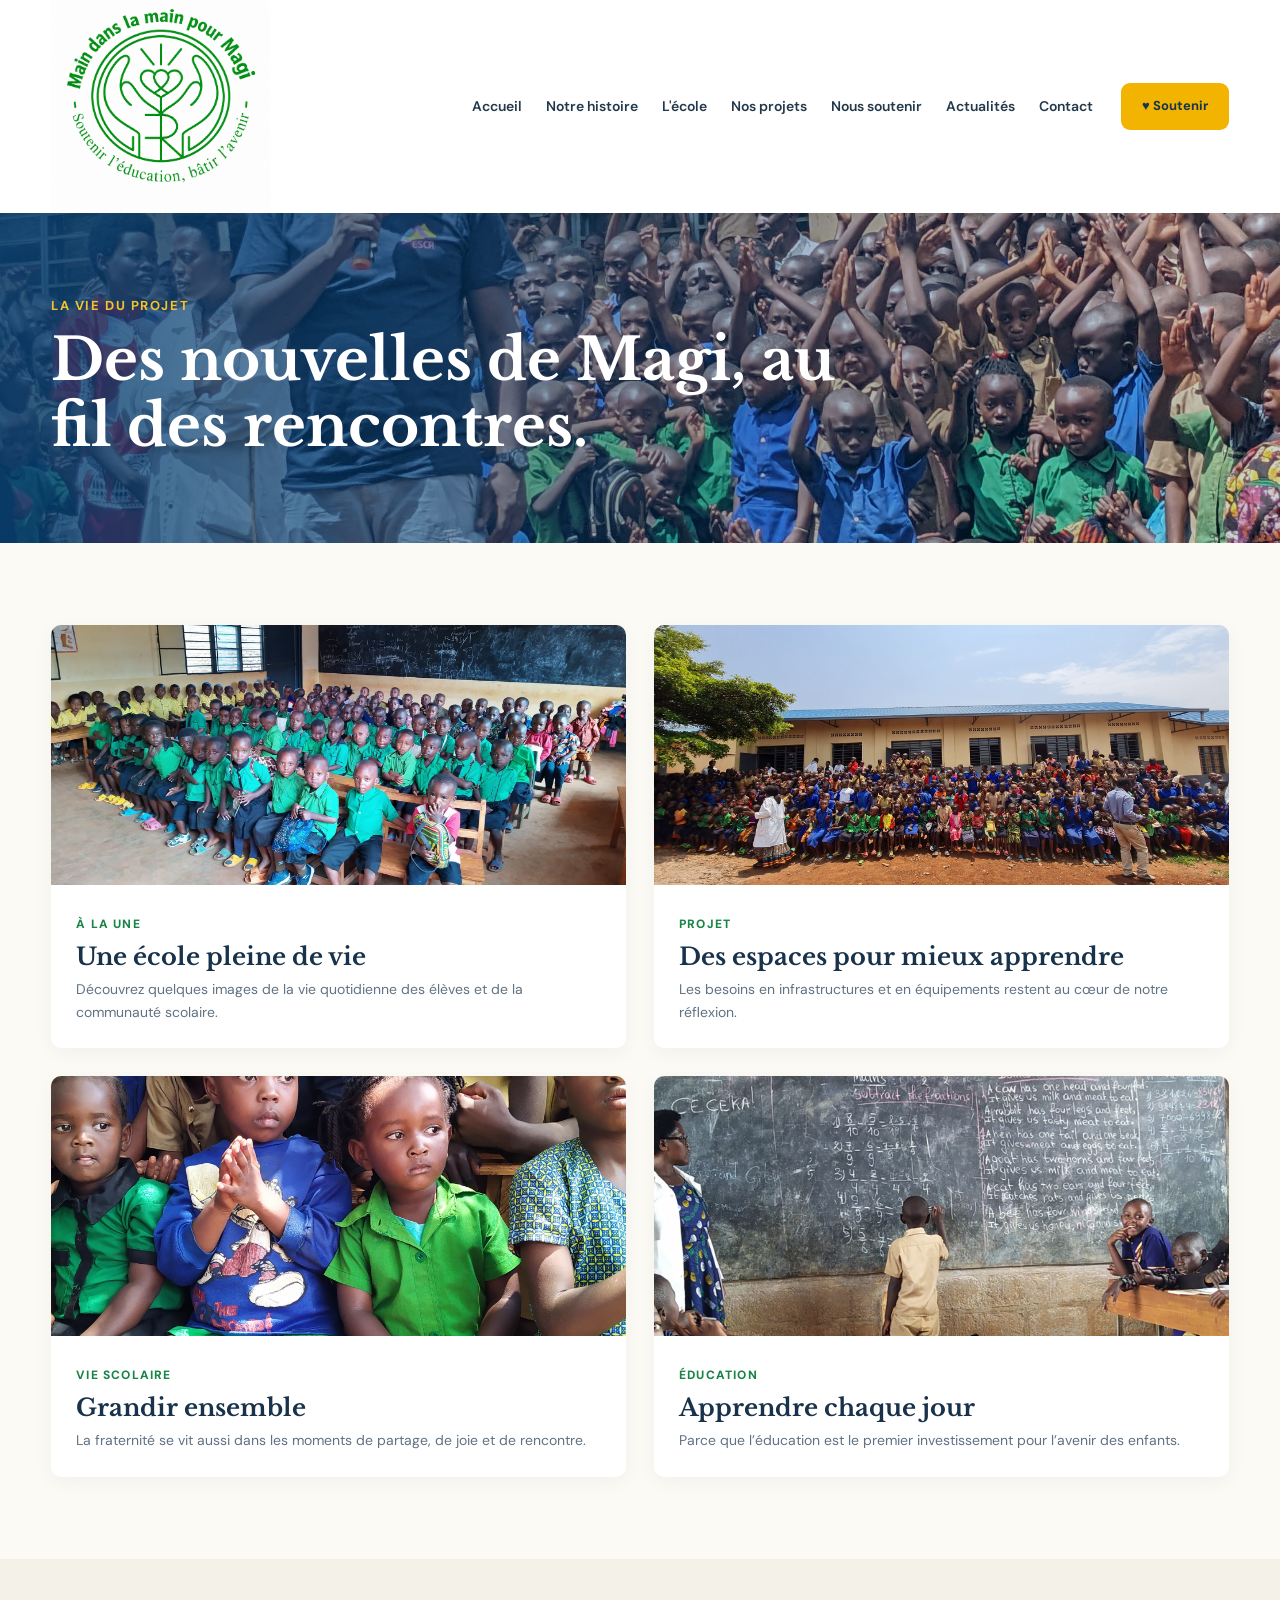
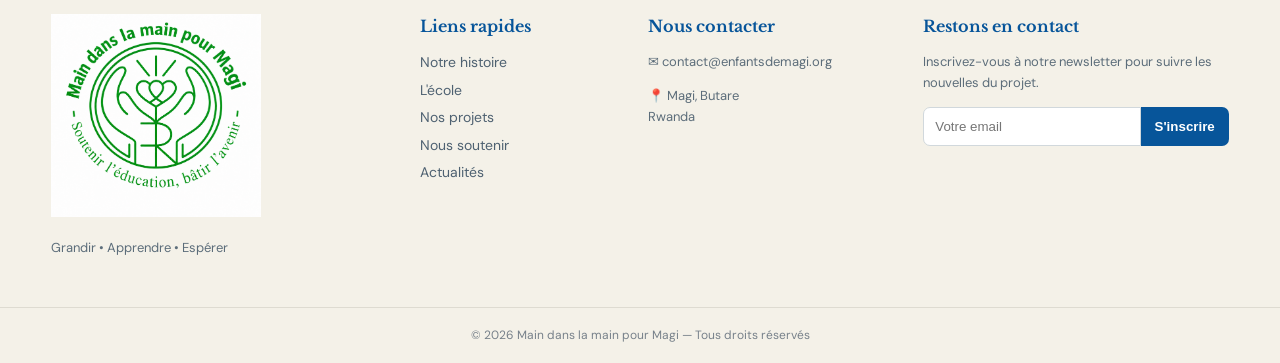
==== actualites.html @ e61f7bb4 "commit after buying the domain name and creating the project structure" ====
<!doctype html><html lang="fr"><head><meta charset="utf-8"><meta name="viewport" content="width=device-width, initial-scale=1"><meta name="description" content="Actualités — Main dans la main pour Magi"><title>Actualités — Main dans la main pour Magi</title><link rel="stylesheet" href="style.css"><link rel="stylesheet" href="pages.css"></head><body><header class="site-header"><div class="container nav-wrap">
<a class="brand" href="index.html"><img src="images/logo-magi.png" alt="Logo Main dans la main pour Magi"></a>
<button class="menu-toggle" aria-label="Ouvrir le menu" aria-expanded="false">☰</button>
<nav class="nav" aria-label="Navigation principale">
<a href="index.html">Accueil</a><a href="notre-histoire.html">Notre histoire</a><a href="lecole.html">L'école</a><a href="nos-projets.html">Nos projets</a><a href="nous-soutenir.html">Nous soutenir</a><a href="actualites.html">Actualités</a><a href="contact.html">Contact</a>
</nav><a class="btn btn-gold nav-donate" href="nous-soutenir.html">♥ Soutenir</a></div></header><main>
<section class="page-hero"><img src="images/activity.jpg" alt=""><div class="page-hero-overlay"></div><div class="container page-hero-content"><p class="section-kicker light">La vie du projet</p><h1>Des nouvelles de Magi, au fil des rencontres.</h1></div></section><section class="section"><div class="container"><div class="news-grid"><article class="news-card"><img src="images/hero.jpg" alt="Élèves réunis"><div class="news-body"><span class="news-meta">À la une</span><h2>Une école pleine de vie</h2><p>Découvrez quelques images de la vie quotidienne des élèves et de la communauté scolaire.</p></div></article><article class="news-card"><img src="images/building.jpg" alt="Bâtiments scolaires"><div class="news-body"><span class="news-meta">Projet</span><h2>Des espaces pour mieux apprendre</h2><p>Les besoins en infrastructures et en équipements restent au cœur de notre réflexion.</p></div></article><article class="news-card"><img src="images/children.jpg" alt="Enfants de l’école"><div class="news-body"><span class="news-meta">Vie scolaire</span><h2>Grandir ensemble</h2><p>La fraternité se vit aussi dans les moments de partage, de joie et de rencontre.</p></div></article><article class="news-card"><img src="images/blackboard.jpg" alt="Enseignement en classe"><div class="news-body"><span class="news-meta">Éducation</span><h2>Apprendre chaque jour</h2><p>Parce que l’éducation est le premier investissement pour l’avenir des enfants.</p></div></article></div></div></section></main><footer class="footer"><div class="container footer-grid">
<div><img class="footer-logo" src="images/logo-magi.png" alt="Main dans la main pour Magi"><p>Grandir • Apprendre • Espérer</p></div>
<div><h4>Liens rapides</h4><a href="notre-histoire.html">Notre histoire</a><a href="lecole.html">L'école</a><a href="nos-projets.html">Nos projets</a><a href="nous-soutenir.html">Nous soutenir</a><a href="actualites.html">Actualités</a></div>
<div><h4>Nous contacter</h4><p>✉ contact@enfantsdemagi.org</p><p>📍 Magi, Butare<br>Rwanda</p></div>
<div><h4>Restons en contact</h4><p>Inscrivez-vous à notre newsletter pour suivre les nouvelles du projet.</p><form onsubmit="return false"><input type="email" placeholder="Votre email" aria-label="Votre email"><button class="btn btn-blue">S'inscrire</button></form></div>
</div><div class="copyright">© 2026 Main dans la main pour Magi — Tous droits réservés</div></footer>
<script>const toggle=document.querySelector('.menu-toggle'),nav=document.querySelector('.nav');toggle.addEventListener('click',()=>{const open=nav.classList.toggle('open');toggle.setAttribute('aria-expanded',open)});document.querySelectorAll('.nav a').forEach(a=>a.addEventListener('click',()=>nav.classList.remove('open')));</script></body></html>
---- style.css ----
@import url('https://fonts.googleapis.com/css2?family=DM+Sans:wght@400;500;600;700&family=Libre+Baskerville:wght@400;700&display=swap');

:root{
  --blue:#07559a; --blue-dark:#063d72; --green:#198447; --gold:#f2b400;
  --cream:#fbfaf5; --text:#18324b; --muted:#667788; --white:#fff;
}
*{box-sizing:border-box} html{scroll-behavior:smooth} body{margin:0;color:var(--text);background:var(--cream);font-family:"DM Sans",Arial,sans-serif;line-height:1.6}
.container{width:min(1180px,92%);margin:auto}
.site-header{position:sticky;top:0;z-index:50;background:#fff;box-shadow:0 2px 14px #00000012}
.nav-wrap{min-height:92px;display:flex;align-items:center;gap:28px}.brand{display:block;margin-right:auto}.brand img{width:220px;display:block}
.nav{display:flex;align-items:center;gap:24px}.nav a{color:#23384b;text-decoration:none;font-size:14px;font-weight:600}.nav a:hover,.nav a.active{color:var(--blue)}
.menu-toggle{display:none;border:0;background:none;font-size:28px}
.btn{display:inline-flex;align-items:center;justify-content:center;gap:9px;border:0;border-radius:9px;padding:13px 21px;text-decoration:none;font-weight:700;cursor:pointer;transition:.2s transform,.2s filter}.btn:hover{transform:translateY(-2px);filter:brightness(.97)}
.btn-gold{background:var(--gold);color:#17354d}.btn-blue{background:var(--blue);color:white}.btn-green{background:var(--green);color:white}.nav-donate{white-space:nowrap;font-size:13px}

.hero{min-height:610px;position:relative;overflow:hidden}.hero-photo{position:absolute;inset:0;background-image:url("images/hero.jpg");background-size:cover;background-position:center 36%;transform:scale(1.01)}.hero-overlay{position:absolute;inset:0;background:linear-gradient(90deg,#053e6db0 0%,#063e6d8c 38%,#062d4d25 62%,#062d4d65 100%)}.hero-content{position:relative;min-height:610px;display:flex;align-items:center}.hero-copy{margin-left:auto;width:min(590px,52%);color:#fff}.eyebrow,.section-kicker{font-size:13px;letter-spacing:.12em;text-transform:uppercase;font-weight:700;margin:0 0 10px}.hero h1{font:700 clamp(36px,4.3vw,58px)/1.15 "Libre Baskerville",serif;margin:0}.hero h1 span{color:#ffd13a}.hero p:not(.eyebrow){font-size:17px;max-width:570px}.gold-line{width:180px;height:3px;background:var(--gold);margin:20px 0 25px}.gold-line.small{width:62px;height:3px;margin:13px 0 22px}

.section{padding:82px 0}.intro-grid{display:grid;grid-template-columns:1.05fr 1.4fr;gap:70px;align-items:center}.section-kicker{color:var(--blue)}.section h2{font:700 clamp(30px,3vw,43px)/1.2 "Libre Baskerville",serif;margin:0}.section h2 span{color:var(--green)}.intro p{font-size:16px;color:#516375}.text-link{color:var(--blue);font-weight:700;text-decoration:none}.values{display:grid;grid-template-columns:repeat(3,1fr);gap:0}.value{text-align:center;padding:10px 26px;border-left:1px solid #dfe5e8}.value:first-child{border-left:0}.icon,.card-icon{width:58px;height:58px;border-radius:50%;display:grid;place-items:center;margin:0 auto 15px;font-size:30px;background:#eef5fb;color:var(--blue)}.icon.green,.card-icon.green{background:#edf7ef;color:var(--green)}.icon.gold,.card-icon.gold{background:#fff7dc;color:#d39a00}.value h3{font:700 20px "Libre Baskerville",serif;color:var(--blue);margin:0 0 8px}.value:nth-child(2) h3{color:var(--green)}.value:nth-child(3) h3{color:#c69200}.value p{font-size:14px!important}

.impact{padding:0;display:grid;grid-template-columns:38% 62%;background:#fff}.impact-photo{min-height:470px}.impact-photo img{width:100%;height:100%;object-fit:cover}.impact-content{padding:65px clamp(30px,6vw,80px)}.stats{display:grid;grid-template-columns:repeat(4,1fr);gap:20px;margin:35px 0}.stats div{display:flex;flex-direction:column}.stats strong{font:700 38px "Libre Baskerville",serif;color:var(--blue)}.stats div:nth-child(2) strong{color:var(--green)}.stats span{font-size:13px;color:#596c7d}

.support-band{padding:65px 0;background:linear-gradient(115deg,#063e70,#075ca2);color:#fff}.support-band .container{display:grid;grid-template-columns:25% 75%;gap:30px}.support-intro h2{font:700 31px/1.25 "Libre Baskerville",serif;margin:0}.light{color:#f5c32a}.support-intro p:last-child{font-size:14px;opacity:.9}.support-cards{display:grid;grid-template-columns:repeat(3,1fr);gap:18px}.support-card{background:#fff;color:var(--text);border-radius:9px;padding:27px;text-align:center;box-shadow:0 8px 25px #001b3a33}.card-icon{margin-bottom:10px}.support-card h3{font:700 20px "Libre Baskerville",serif;margin:5px}.support-card p{font-size:13px;color:#637586;min-height:48px}.support-card .btn{font-size:13px;padding:10px 15px}

.news{background:#fff}.section-head{display:flex;align-items:end;justify-content:space-between;margin-bottom:30px}.news-grid{display:grid;grid-template-columns:repeat(3,1fr);gap:25px}.news-card{position:relative;background:var(--cream);border-radius:8px;overflow:hidden}.news-card img{width:100%;height:190px;object-fit:cover;display:block}.date{position:absolute;top:165px;left:15px;background:var(--gold);padding:7px 10px;border-radius:5px;font-size:11px;font-weight:800}.news-body{padding:22px 20px}.news-body h3{font:700 20px "Libre Baskerville",serif;color:var(--blue);margin:0 0 8px}.news-body p{margin:0;color:#607283;font-size:14px}

.contact-cta{background:#083f70;color:white;padding:55px 0}.contact-grid{display:flex;align-items:center;justify-content:space-between;gap:30px}.contact-cta h2{font:700 31px/1.25 "Libre Baskerville",serif;margin:0}

.footer{background:#f4f1e8;padding:55px 0 18px}.footer-grid{display:grid;grid-template-columns:1.4fr .8fr 1fr 1.3fr;gap:40px}.footer-logo{width:210px}.footer h4{margin:0 0 12px;color:var(--blue);font-family:"Libre Baskerville",serif}.footer a{display:block;color:#4e6171;text-decoration:none;font-size:14px;margin:5px 0}.footer p{font-size:13px;color:#5c6d7a}.footer form{display:flex}.footer input{min-width:0;flex:1;padding:11px;border:1px solid #d1d8dc;border-radius:7px 0 0 7px}.footer form .btn{border-radius:0 7px 7px 0;padding:10px 14px}.copyright{text-align:center;border-top:1px solid #dedbd1;margin-top:35px;padding-top:18px;color:#77818a;font-size:12px}

@media(max-width:1050px){.nav{gap:14px}.nav a{font-size:12px}.nav-donate{display:none}}
@media(max-width:800px){
  .nav-wrap{min-height:76px}.brand img{width:185px}.menu-toggle{display:block}.nav{display:none;position:absolute;top:76px;left:0;right:0;background:#fff;padding:15px 4%;flex-direction:column;align-items:flex-start;box-shadow:0 8px 15px #00000012}.nav.open{display:flex}.nav a{font-size:15px}
  .hero,.hero-content{min-height:670px}.hero-photo{background-position:36% center}.hero-overlay{background:linear-gradient(90deg,#063e70dd,#063e70a6 70%,#063e7040)}.hero-copy{width:100%;margin:0}.hero h1{font-size:40px}
  .intro-grid,.impact,.support-band .container{grid-template-columns:1fr}.intro-grid{gap:35px}.values{margin-top:10px}.value{padding:10px 12px}.impact-photo{min-height:300px}.impact-content{padding:55px 6%}.stats{grid-template-columns:repeat(2,1fr)}
  .support-cards,.news-grid{grid-template-columns:1fr}.support-intro{margin-bottom:20px}.section-head{align-items:flex-start;gap:15px;flex-direction:column}.contact-grid{flex-direction:column;align-items:flex-start}.footer-grid{grid-template-columns:1fr 1fr}
}
@media(max-width:500px){.values{grid-template-columns:1fr;gap:25px}.value{border-left:0;border-top:1px solid #dfe5e8;padding-top:25px}.value:first-child{border-top:0}.footer-grid{grid-template-columns:1fr}.hero h1{font-size:34px}.hero p:not(.eyebrow){font-size:15px}.stats strong{font-size:31px}}
---- pages.css ----
.page-hero{position:relative;min-height:330px;overflow:hidden}.page-hero img{position:absolute;inset:0;width:100%;height:100%;object-fit:cover;object-position:center}.page-hero-overlay{position:absolute;inset:0;background:linear-gradient(90deg,#053e70d9,#053e706b,#053e7033)}.page-hero-content{position:relative;min-height:330px;display:flex;flex-direction:column;justify-content:center;color:#fff}.page-hero h1{font:700 clamp(36px,5vw,58px)/1.15 "Libre Baskerville",serif;max-width:850px;margin:0}.narrow{max-width:900px}.lead{font-size:20px;line-height:1.75;color:#4d6274}.section h2{margin-top:32px}.quote{margin:35px 0;padding:28px 30px;border-left:4px solid var(--gold);background:#fff;font:700 23px/1.5 "Libre Baskerville",serif;color:var(--blue)}.image-split{display:grid;grid-template-columns:1fr 1fr;align-items:stretch;background:#fff}.image-split img{width:100%;height:430px;object-fit:cover}.image-split>div{padding:70px 8%;align-self:center}.two-col{display:grid;grid-template-columns:1fr 1fr;gap:60px;align-items:center}.rounded-photo{width:100%;border-radius:10px;max-height:500px;object-fit:cover}.check-list{padding-left:0;list-style:none}.check-list li{padding:12px 0 12px 30px;border-bottom:1px solid #e2e7ea;position:relative}.check-list li:before{content:"✓";position:absolute;left:0;color:var(--green);font-weight:800}.gallery-strip{display:grid;grid-template-columns:repeat(3,1fr);height:310px}.gallery-strip img{width:100%;height:100%;object-fit:cover}.center{text-align:center;max-width:850px;margin:0 auto 45px}.project-grid{display:grid;grid-template-columns:repeat(2,1fr);gap:24px}.project-grid article{background:#fff;border-radius:10px;padding:35px;box-shadow:0 5px 20px #0000000b}.project-grid article>span{color:var(--gold);font:700 30px "Libre Baskerville",serif}.project-grid h2{font-size:23px;margin:12px 0}.soft{background:#f1f7f3}.support-options{display:grid;grid-template-columns:repeat(3,1fr);gap:22px;margin:45px 0}.support-options article{background:#fff;border-radius:10px;padding:30px;text-align:center;box-shadow:0 5px 20px #0000000b}.big-icon{width:65px;height:65px;border-radius:50%;display:grid;place-items:center;margin:0 auto 15px;background:#eef5fb;color:var(--blue);font-size:31px}.big-icon.green{background:#edf7ef;color:var(--green)}.big-icon.gold{background:#fff7dc;color:#d39a00}.support-options h2{font-size:21px;margin:5px 0}.support-options p{color:#607283;min-height:70px}.notice{padding:22px 25px;border-radius:8px;background:#fff7dc;color:#66551e}.news-grid{display:grid;grid-template-columns:repeat(2,1fr);gap:28px}.news-card{background:#fff;border-radius:10px;overflow:hidden;box-shadow:0 5px 20px #0000000b}.news-card img{width:100%;height:260px;object-fit:cover}.news-body{padding:25px}.news-body h2{font-size:24px;margin:7px 0}.news-body p{color:#607283}.news-meta{font-size:12px;letter-spacing:.1em;text-transform:uppercase;color:var(--green);font-weight:800}.contact-page{display:grid;grid-template-columns:1fr 1fr;gap:70px}.contact-form{background:#fff;padding:35px;border-radius:10px;box-shadow:0 5px 20px #0000000b}.contact-form label{display:block;font-weight:700;margin-bottom:17px}.contact-form input,.contact-form textarea{display:block;width:100%;margin-top:7px;border:1px solid #d3dbe0;border-radius:6px;padding:12px;font:inherit}.contact-form textarea{resize:vertical}.form-note{font-size:12px;color:#71808b;margin-bottom:0}
@media(max-width:800px){.page-hero,.page-hero-content{min-height:280px}.image-split,.two-col,.project-grid,.support-options,.news-grid,.contact-page{grid-template-columns:1fr}.image-split img{height:300px}.gallery-strip{height:auto;grid-template-columns:1fr}.gallery-strip img{height:240px}.support-options{gap:15px}.contact-page{gap:35px}.lead{font-size:17px}.page-hero h1{font-size:38px}}
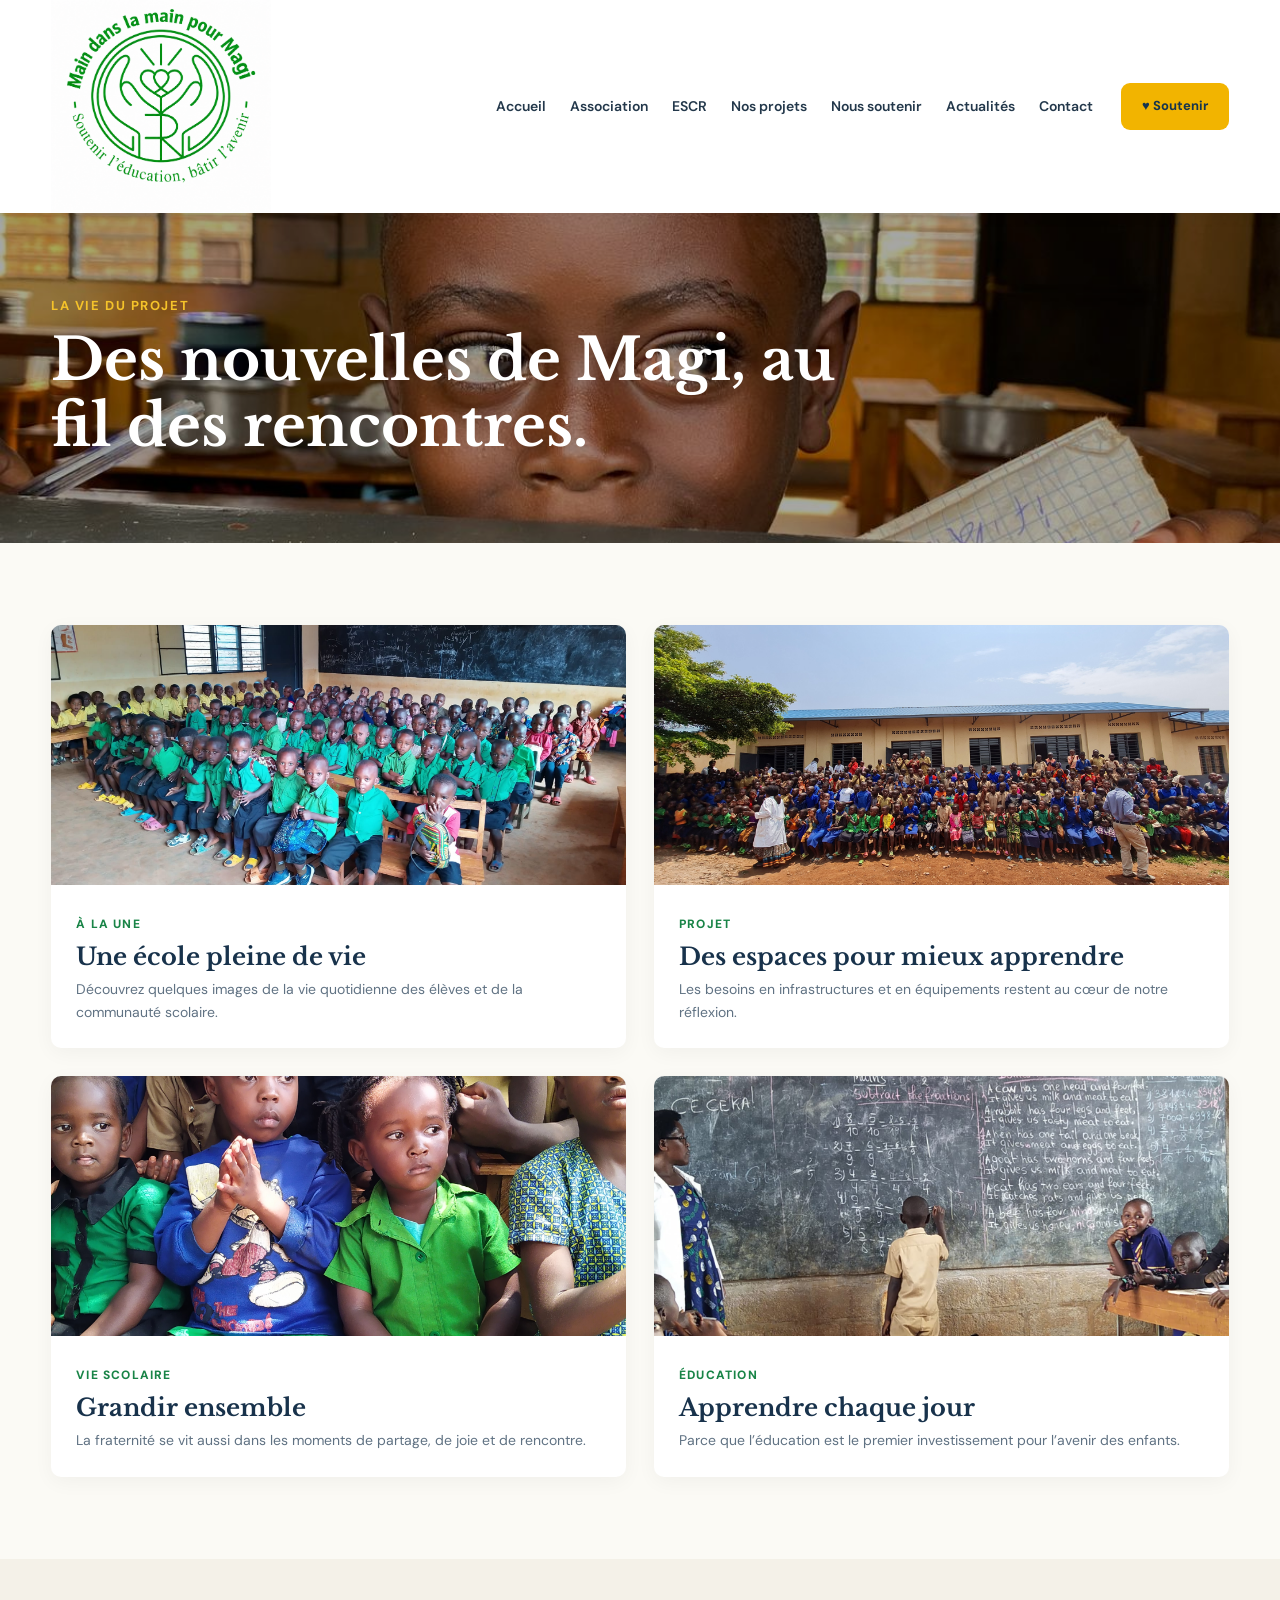
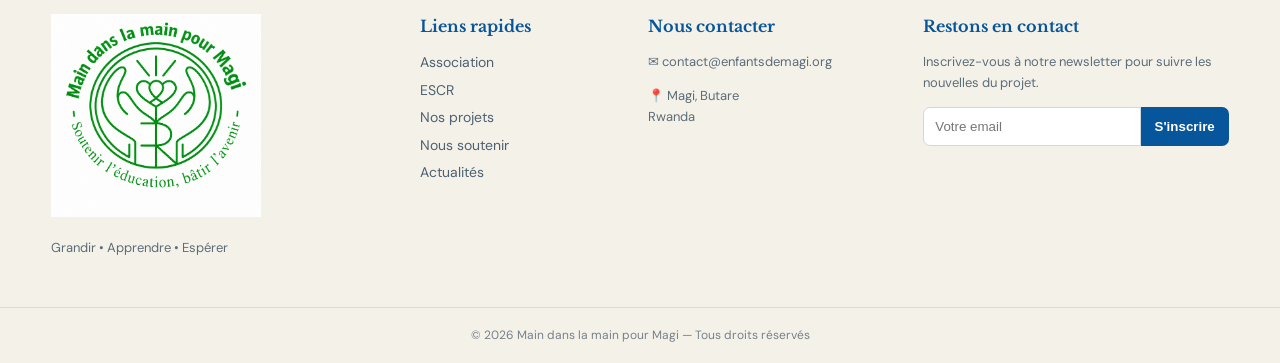
==== commit 885a70b4: "New versionyour changes. Lines starting" ====
--- a/actualites.html
+++ b/actualites.html
@@ -2,11 +2,11 @@
 <a class="brand" href="index.html"><img src="images/logo-magi.png" alt="Logo Main dans la main pour Magi"></a>
 <button class="menu-toggle" aria-label="Ouvrir le menu" aria-expanded="false">☰</button>
 <nav class="nav" aria-label="Navigation principale">
-<a href="index.html">Accueil</a><a href="notre-histoire.html">Notre histoire</a><a href="lecole.html">L'école</a><a href="nos-projets.html">Nos projets</a><a href="nous-soutenir.html">Nous soutenir</a><a href="actualites.html">Actualités</a><a href="contact.html">Contact</a>
+<a href="index.html">Accueil</a><a href="association.html">Association</a><a href="https://www.escr74.com/ecole-magi-rwanda-1220">ESCR</a><a href="nos-projets.html">Nos projets</a><a href="nous-soutenir.html">Nous soutenir</a><a href="actualites.html">Actualités</a><a href="contact.html">Contact</a>
 </nav><a class="btn btn-gold nav-donate" href="nous-soutenir.html">♥ Soutenir</a></div></header><main>
-<section class="page-hero"><img src="images/activity.jpg" alt=""><div class="page-hero-overlay"></div><div class="container page-hero-content"><p class="section-kicker light">La vie du projet</p><h1>Des nouvelles de Magi, au fil des rencontres.</h1></div></section><section class="section"><div class="container"><div class="news-grid"><article class="news-card"><img src="images/hero.jpg" alt="Élèves réunis"><div class="news-body"><span class="news-meta">À la une</span><h2>Une école pleine de vie</h2><p>Découvrez quelques images de la vie quotidienne des élèves et de la communauté scolaire.</p></div></article><article class="news-card"><img src="images/building.jpg" alt="Bâtiments scolaires"><div class="news-body"><span class="news-meta">Projet</span><h2>Des espaces pour mieux apprendre</h2><p>Les besoins en infrastructures et en équipements restent au cœur de notre réflexion.</p></div></article><article class="news-card"><img src="images/children.jpg" alt="Enfants de l’école"><div class="news-body"><span class="news-meta">Vie scolaire</span><h2>Grandir ensemble</h2><p>La fraternité se vit aussi dans les moments de partage, de joie et de rencontre.</p></div></article><article class="news-card"><img src="images/blackboard.jpg" alt="Enseignement en classe"><div class="news-body"><span class="news-meta">Éducation</span><h2>Apprendre chaque jour</h2><p>Parce que l’éducation est le premier investissement pour l’avenir des enfants.</p></div></article></div></div></section></main><footer class="footer"><div class="container footer-grid">
+<section class="page-hero"><img src="images/1_janvier.jpg" alt="actualités"><div class="page-hero-overlay"></div><div class="container page-hero-content"><p class="section-kicker light">La vie du projet</p><h1>Des nouvelles de Magi, au fil des rencontres.</h1></div></section><section class="section"><div class="container"><div class="news-grid"><article class="news-card"><img src="images/hero.jpg" alt="Élèves réunis"><div class="news-body"><span class="news-meta">À la une</span><h2>Une école pleine de vie</h2><p>Découvrez quelques images de la vie quotidienne des élèves et de la communauté scolaire.</p></div></article><article class="news-card"><img src="images/building.jpg" alt="Bâtiments scolaires"><div class="news-body"><span class="news-meta">Projet</span><h2>Des espaces pour mieux apprendre</h2><p>Les besoins en infrastructures et en équipements restent au cœur de notre réflexion.</p></div></article><article class="news-card"><img src="images/children.jpg" alt="Enfants de l’école"><div class="news-body"><span class="news-meta">Vie scolaire</span><h2>Grandir ensemble</h2><p>La fraternité se vit aussi dans les moments de partage, de joie et de rencontre.</p></div></article><article class="news-card"><img src="images/blackboard.jpg" alt="Enseignement en classe"><div class="news-body"><span class="news-meta">Éducation</span><h2>Apprendre chaque jour</h2><p>Parce que l’éducation est le premier investissement pour l’avenir des enfants.</p></div></article></div></div></section></main><footer class="footer"><div class="container footer-grid">
 <div><img class="footer-logo" src="images/logo-magi.png" alt="Main dans la main pour Magi"><p>Grandir • Apprendre • Espérer</p></div>
-<div><h4>Liens rapides</h4><a href="notre-histoire.html">Notre histoire</a><a href="lecole.html">L'école</a><a href="nos-projets.html">Nos projets</a><a href="nous-soutenir.html">Nous soutenir</a><a href="actualites.html">Actualités</a></div>
+<div><h4>Liens rapides</h4><a href="association.html">Association</a><a href="https://www.escr74.com/ecole-magi-rwanda-1220">ESCR</a><a href="nos-projets.html">Nos projets</a><a href="nous-soutenir.html">Nous soutenir</a><a href="actualites.html">Actualités</a></div>
 <div><h4>Nous contacter</h4><p>✉ contact@enfantsdemagi.org</p><p>📍 Magi, Butare<br>Rwanda</p></div>
 <div><h4>Restons en contact</h4><p>Inscrivez-vous à notre newsletter pour suivre les nouvelles du projet.</p><form onsubmit="return false"><input type="email" placeholder="Votre email" aria-label="Votre email"><button class="btn btn-blue">S'inscrire</button></form></div>
 </div><div class="copyright">© 2026 Main dans la main pour Magi — Tous droits réservés</div></footer>
--- a/style.css
+++ b/style.css
@@ -13,7 +13,7 @@
 .btn{display:inline-flex;align-items:center;justify-content:center;gap:9px;border:0;border-radius:9px;padding:13px 21px;text-decoration:none;font-weight:700;cursor:pointer;transition:.2s transform,.2s filter}.btn:hover{transform:translateY(-2px);filter:brightness(.97)}
 .btn-gold{background:var(--gold);color:#17354d}.btn-blue{background:var(--blue);color:white}.btn-green{background:var(--green);color:white}.nav-donate{white-space:nowrap;font-size:13px}
 
-.hero{min-height:610px;position:relative;overflow:hidden}.hero-photo{position:absolute;inset:0;background-image:url("images/hero.jpg");background-size:cover;background-position:center 36%;transform:scale(1.01)}.hero-overlay{position:absolute;inset:0;background:linear-gradient(90deg,#053e6db0 0%,#063e6d8c 38%,#062d4d25 62%,#062d4d65 100%)}.hero-content{position:relative;min-height:610px;display:flex;align-items:center}.hero-copy{margin-left:auto;width:min(590px,52%);color:#fff}.eyebrow,.section-kicker{font-size:13px;letter-spacing:.12em;text-transform:uppercase;font-weight:700;margin:0 0 10px}.hero h1{font:700 clamp(36px,4.3vw,58px)/1.15 "Libre Baskerville",serif;margin:0}.hero h1 span{color:#ffd13a}.hero p:not(.eyebrow){font-size:17px;max-width:570px}.gold-line{width:180px;height:3px;background:var(--gold);margin:20px 0 25px}.gold-line.small{width:62px;height:3px;margin:13px 0 22px}
+.hero{min-height:610px;position:relative;overflow:hidden}.hero-photo{position:absolute;inset:0;background-image:url("images/hero.jpg");background-size:cover;background-position:center 36%;transform:scale(1.01)}.hero-overlay{position:absolute;inset:0;background:rgba(0, 0, 0, 0.35)}.hero-content{position:relative;min-height:610px;display:flex;align-items:center}.hero-copy{margin-left:auto;width:min(590px,52%);color:#fff}.eyebrow,.section-kicker{font-size:13px;letter-spacing:.12em;text-transform:uppercase;font-weight:700;margin:0 0 10px}.hero h1{font:700 clamp(36px,4.3vw,58px)/1.15 "Libre Baskerville",serif;margin:0}.hero h1 span{color:#ffd13a}.hero p:not(.eyebrow){font-size:17px;max-width:570px}.gold-line{width:180px;height:3px;background:var(--gold);margin:20px 0 25px}.gold-line.small{width:62px;height:3px;margin:13px 0 22px}
 
 .section{padding:82px 0}.intro-grid{display:grid;grid-template-columns:1.05fr 1.4fr;gap:70px;align-items:center}.section-kicker{color:var(--blue)}.section h2{font:700 clamp(30px,3vw,43px)/1.2 "Libre Baskerville",serif;margin:0}.section h2 span{color:var(--green)}.intro p{font-size:16px;color:#516375}.text-link{color:var(--blue);font-weight:700;text-decoration:none}.values{display:grid;grid-template-columns:repeat(3,1fr);gap:0}.value{text-align:center;padding:10px 26px;border-left:1px solid #dfe5e8}.value:first-child{border-left:0}.icon,.card-icon{width:58px;height:58px;border-radius:50%;display:grid;place-items:center;margin:0 auto 15px;font-size:30px;background:#eef5fb;color:var(--blue)}.icon.green,.card-icon.green{background:#edf7ef;color:var(--green)}.icon.gold,.card-icon.gold{background:#fff7dc;color:#d39a00}.value h3{font:700 20px "Libre Baskerville",serif;color:var(--blue);margin:0 0 8px}.value:nth-child(2) h3{color:var(--green)}.value:nth-child(3) h3{color:#c69200}.value p{font-size:14px!important}
 
--- a/pages.css
+++ b/pages.css
@@ -1,3 +1,3 @@
 
-.page-hero{position:relative;min-height:330px;overflow:hidden}.page-hero img{position:absolute;inset:0;width:100%;height:100%;object-fit:cover;object-position:center}.page-hero-overlay{position:absolute;inset:0;background:linear-gradient(90deg,#053e70d9,#053e706b,#053e7033)}.page-hero-content{position:relative;min-height:330px;display:flex;flex-direction:column;justify-content:center;color:#fff}.page-hero h1{font:700 clamp(36px,5vw,58px)/1.15 "Libre Baskerville",serif;max-width:850px;margin:0}.narrow{max-width:900px}.lead{font-size:20px;line-height:1.75;color:#4d6274}.section h2{margin-top:32px}.quote{margin:35px 0;padding:28px 30px;border-left:4px solid var(--gold);background:#fff;font:700 23px/1.5 "Libre Baskerville",serif;color:var(--blue)}.image-split{display:grid;grid-template-columns:1fr 1fr;align-items:stretch;background:#fff}.image-split img{width:100%;height:430px;object-fit:cover}.image-split>div{padding:70px 8%;align-self:center}.two-col{display:grid;grid-template-columns:1fr 1fr;gap:60px;align-items:center}.rounded-photo{width:100%;border-radius:10px;max-height:500px;object-fit:cover}.check-list{padding-left:0;list-style:none}.check-list li{padding:12px 0 12px 30px;border-bottom:1px solid #e2e7ea;position:relative}.check-list li:before{content:"✓";position:absolute;left:0;color:var(--green);font-weight:800}.gallery-strip{display:grid;grid-template-columns:repeat(3,1fr);height:310px}.gallery-strip img{width:100%;height:100%;object-fit:cover}.center{text-align:center;max-width:850px;margin:0 auto 45px}.project-grid{display:grid;grid-template-columns:repeat(2,1fr);gap:24px}.project-grid article{background:#fff;border-radius:10px;padding:35px;box-shadow:0 5px 20px #0000000b}.project-grid article>span{color:var(--gold);font:700 30px "Libre Baskerville",serif}.project-grid h2{font-size:23px;margin:12px 0}.soft{background:#f1f7f3}.support-options{display:grid;grid-template-columns:repeat(3,1fr);gap:22px;margin:45px 0}.support-options article{background:#fff;border-radius:10px;padding:30px;text-align:center;box-shadow:0 5px 20px #0000000b}.big-icon{width:65px;height:65px;border-radius:50%;display:grid;place-items:center;margin:0 auto 15px;background:#eef5fb;color:var(--blue);font-size:31px}.big-icon.green{background:#edf7ef;color:var(--green)}.big-icon.gold{background:#fff7dc;color:#d39a00}.support-options h2{font-size:21px;margin:5px 0}.support-options p{color:#607283;min-height:70px}.notice{padding:22px 25px;border-radius:8px;background:#fff7dc;color:#66551e}.news-grid{display:grid;grid-template-columns:repeat(2,1fr);gap:28px}.news-card{background:#fff;border-radius:10px;overflow:hidden;box-shadow:0 5px 20px #0000000b}.news-card img{width:100%;height:260px;object-fit:cover}.news-body{padding:25px}.news-body h2{font-size:24px;margin:7px 0}.news-body p{color:#607283}.news-meta{font-size:12px;letter-spacing:.1em;text-transform:uppercase;color:var(--green);font-weight:800}.contact-page{display:grid;grid-template-columns:1fr 1fr;gap:70px}.contact-form{background:#fff;padding:35px;border-radius:10px;box-shadow:0 5px 20px #0000000b}.contact-form label{display:block;font-weight:700;margin-bottom:17px}.contact-form input,.contact-form textarea{display:block;width:100%;margin-top:7px;border:1px solid #d3dbe0;border-radius:6px;padding:12px;font:inherit}.contact-form textarea{resize:vertical}.form-note{font-size:12px;color:#71808b;margin-bottom:0}
+.page-hero{position:relative;min-height:330px;overflow:hidden}.page-hero img{position:absolute;inset:0;width:100%;height:100%;object-fit:cover;object-position:center}.page-hero-overlay{position:absolute;inset:0;background:rgba(0, 0, 0, 0.35)}.page-hero-content{position:relative;min-height:330px;display:flex;flex-direction:column;justify-content:center;color:#fff}.page-hero h1{font:700 clamp(36px,5vw,58px)/1.15 "Libre Baskerville",serif;max-width:850px;margin:0}.narrow{max-width:900px}.lead{font-size:20px;line-height:1.75;color:#4d6274}.section h2{margin-top:32px}.quote{margin:35px 0;padding:28px 30px;border-left:4px solid var(--gold);background:#fff;font:700 23px/1.5 "Libre Baskerville",serif;color:var(--blue)}.image-split{display:grid;grid-template-columns:1fr 1fr;align-items:stretch;background:#fff}.image-split img{width:100%;height:430px;object-fit:cover}.image-split>div{padding:70px 8%;align-self:center}.two-col{display:grid;grid-template-columns:1fr 1fr;gap:60px;align-items:center}.rounded-photo{width:100%;border-radius:10px;max-height:500px;object-fit:cover}.check-list{padding-left:0;list-style:none}.check-list li{padding:12px 0 12px 30px;border-bottom:1px solid #e2e7ea;position:relative}.check-list li:before{content:"✓";position:absolute;left:0;color:var(--green);font-weight:800}.gallery-strip{display:grid;grid-template-columns:repeat(3,1fr);height:310px}.gallery-strip img{width:100%;height:100%;object-fit:cover}.center{text-align:center;max-width:850px;margin:0 auto 45px}.project-grid{display:grid;grid-template-columns:repeat(2,1fr);gap:24px}.project-grid article{background:#fff;border-radius:10px;padding:35px;box-shadow:0 5px 20px #0000000b}.project-grid article>span{color:var(--gold);font:700 30px "Libre Baskerville",serif}.project-grid h2{font-size:23px;margin:12px 0}.soft{background:#f1f7f3}.support-options{display:grid;grid-template-columns:repeat(3,1fr);gap:22px;margin:45px 0}.support-options article{background:#fff;border-radius:10px;padding:30px;text-align:center;box-shadow:0 5px 20px #0000000b}.big-icon{width:65px;height:65px;border-radius:50%;display:grid;place-items:center;margin:0 auto 15px;background:#eef5fb;color:var(--blue);font-size:31px}.big-icon.green{background:#edf7ef;color:var(--green)}.big-icon.gold{background:#fff7dc;color:#d39a00}.support-options h2{font-size:21px;margin:5px 0}.support-options p{color:#607283;min-height:70px}.notice{padding:22px 25px;border-radius:8px;background:#fff7dc;color:#66551e}.news-grid{display:grid;grid-template-columns:repeat(2,1fr);gap:28px}.news-card{background:#fff;border-radius:10px;overflow:hidden;box-shadow:0 5px 20px #0000000b}.news-card img{width:100%;height:260px;object-fit:cover}.news-body{padding:25px}.news-body h2{font-size:24px;margin:7px 0}.news-body p{color:#607283}.news-meta{font-size:12px;letter-spacing:.1em;text-transform:uppercase;color:var(--green);font-weight:800}.contact-page{display:grid;grid-template-columns:1fr 1fr;gap:70px}.contact-form{background:#fff;padding:35px;border-radius:10px;box-shadow:0 5px 20px #0000000b}.contact-form label{display:block;font-weight:700;margin-bottom:17px}.contact-form input,.contact-form textarea{display:block;width:100%;margin-top:7px;border:1px solid #d3dbe0;border-radius:6px;padding:12px;font:inherit}.contact-form textarea{resize:vertical}.form-note{font-size:12px;color:#71808b;margin-bottom:0}
 @media(max-width:800px){.page-hero,.page-hero-content{min-height:280px}.image-split,.two-col,.project-grid,.support-options,.news-grid,.contact-page{grid-template-columns:1fr}.image-split img{height:300px}.gallery-strip{height:auto;grid-template-columns:1fr}.gallery-strip img{height:240px}.support-options{gap:15px}.contact-page{gap:35px}.lead{font-size:17px}.page-hero h1{font-size:38px}}
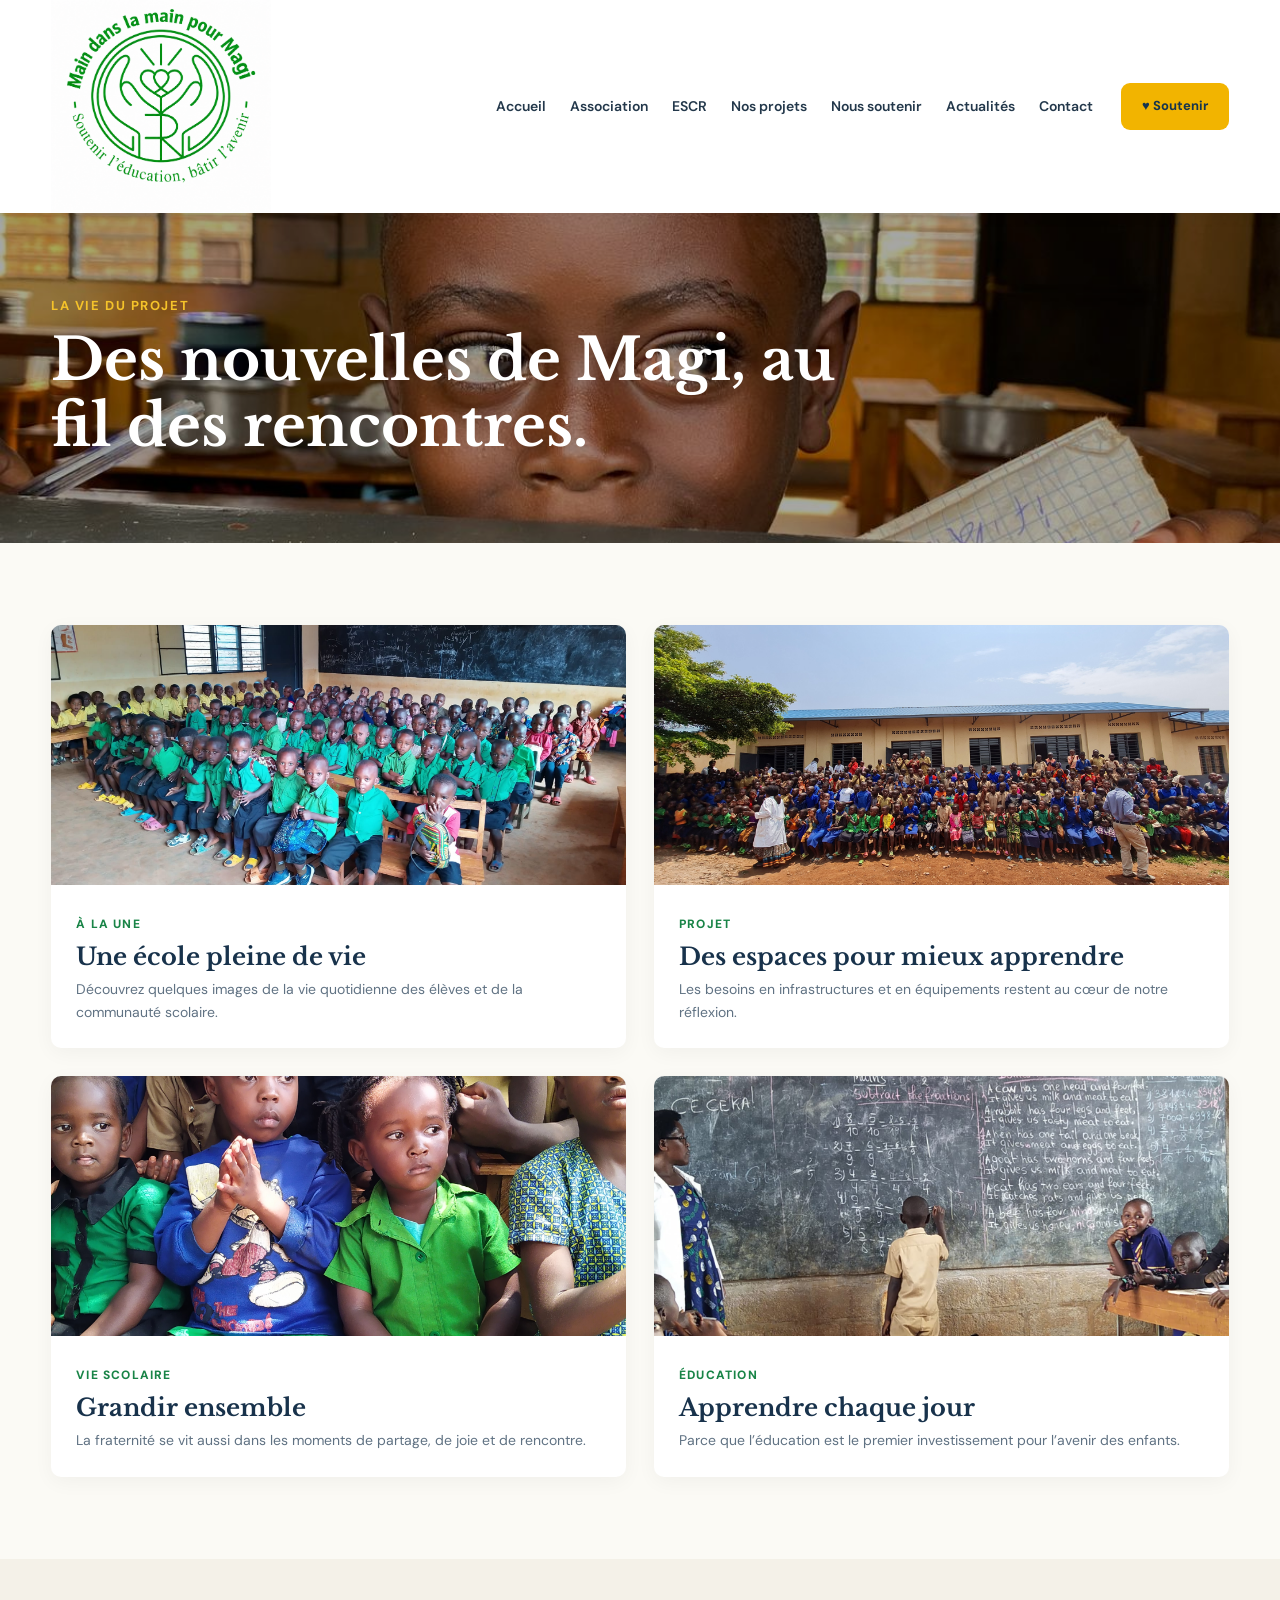
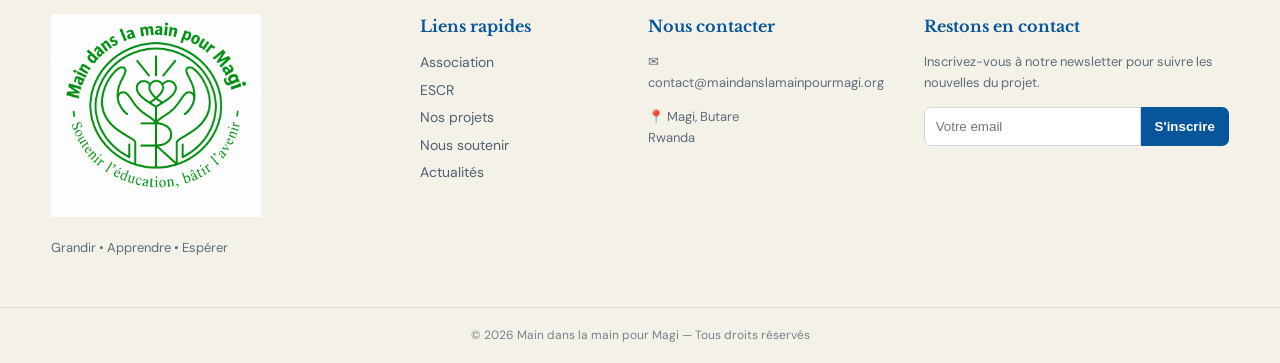
==== commit 127351dd: "changed email adress" ====
--- a/actualites.html
+++ b/actualites.html
@@ -2,12 +2,12 @@
 <a class="brand" href="index.html"><img src="images/logo-magi.png" alt="Logo Main dans la main pour Magi"></a>
 <button class="menu-toggle" aria-label="Ouvrir le menu" aria-expanded="false">☰</button>
 <nav class="nav" aria-label="Navigation principale">
-<a href="index.html">Accueil</a><a href="association.html">Association</a><a href="https://www.escr74.com/ecole-magi-rwanda-1220">ESCR</a><a href="nos-projets.html">Nos projets</a><a href="nous-soutenir.html">Nous soutenir</a><a href="actualites.html">Actualités</a><a href="contact.html">Contact</a>
+<a href="index.html">Accueil</a><a href="association.html">Association</a><a href="https://www.escr74.com/ecole-magi-rwanda-1220" target="_blank" rel="noopener noreferrer">ESCR</a><a href="nos-projets.html">Nos projets</a><a href="nous-soutenir.html">Nous soutenir</a><a href="actualites.html">Actualités</a><a href="contact.html">Contact</a>
 </nav><a class="btn btn-gold nav-donate" href="nous-soutenir.html">♥ Soutenir</a></div></header><main>
 <section class="page-hero"><img src="images/1_janvier.jpg" alt="actualités"><div class="page-hero-overlay"></div><div class="container page-hero-content"><p class="section-kicker light">La vie du projet</p><h1>Des nouvelles de Magi, au fil des rencontres.</h1></div></section><section class="section"><div class="container"><div class="news-grid"><article class="news-card"><img src="images/hero.jpg" alt="Élèves réunis"><div class="news-body"><span class="news-meta">À la une</span><h2>Une école pleine de vie</h2><p>Découvrez quelques images de la vie quotidienne des élèves et de la communauté scolaire.</p></div></article><article class="news-card"><img src="images/building.jpg" alt="Bâtiments scolaires"><div class="news-body"><span class="news-meta">Projet</span><h2>Des espaces pour mieux apprendre</h2><p>Les besoins en infrastructures et en équipements restent au cœur de notre réflexion.</p></div></article><article class="news-card"><img src="images/children.jpg" alt="Enfants de l’école"><div class="news-body"><span class="news-meta">Vie scolaire</span><h2>Grandir ensemble</h2><p>La fraternité se vit aussi dans les moments de partage, de joie et de rencontre.</p></div></article><article class="news-card"><img src="images/blackboard.jpg" alt="Enseignement en classe"><div class="news-body"><span class="news-meta">Éducation</span><h2>Apprendre chaque jour</h2><p>Parce que l’éducation est le premier investissement pour l’avenir des enfants.</p></div></article></div></div></section></main><footer class="footer"><div class="container footer-grid">
 <div><img class="footer-logo" src="images/logo-magi.png" alt="Main dans la main pour Magi"><p>Grandir • Apprendre • Espérer</p></div>
-<div><h4>Liens rapides</h4><a href="association.html">Association</a><a href="https://www.escr74.com/ecole-magi-rwanda-1220">ESCR</a><a href="nos-projets.html">Nos projets</a><a href="nous-soutenir.html">Nous soutenir</a><a href="actualites.html">Actualités</a></div>
-<div><h4>Nous contacter</h4><p>✉ contact@enfantsdemagi.org</p><p>📍 Magi, Butare<br>Rwanda</p></div>
+<div><h4>Liens rapides</h4><a href="association.html">Association</a><a href="https://www.escr74.com/ecole-magi-rwanda-1220" target="_blank" rel="noopener noreferrer">ESCR</a><a href="nos-projets.html">Nos projets</a><a href="nous-soutenir.html">Nous soutenir</a><a href="actualites.html">Actualités</a></div>
+<div><h4>Nous contacter</h4><p>✉ contact@maindanslamainpourmagi.org</p><p>📍 Magi, Butare<br>Rwanda</p></div>
 <div><h4>Restons en contact</h4><p>Inscrivez-vous à notre newsletter pour suivre les nouvelles du projet.</p><form onsubmit="return false"><input type="email" placeholder="Votre email" aria-label="Votre email"><button class="btn btn-blue">S'inscrire</button></form></div>
 </div><div class="copyright">© 2026 Main dans la main pour Magi — Tous droits réservés</div></footer>
 <script>const toggle=document.querySelector('.menu-toggle'),nav=document.querySelector('.nav');toggle.addEventListener('click',()=>{const open=nav.classList.toggle('open');toggle.setAttribute('aria-expanded',open)});document.querySelectorAll('.nav a').forEach(a=>a.addEventListener('click',()=>nav.classList.remove('open')));</script></body></html>
